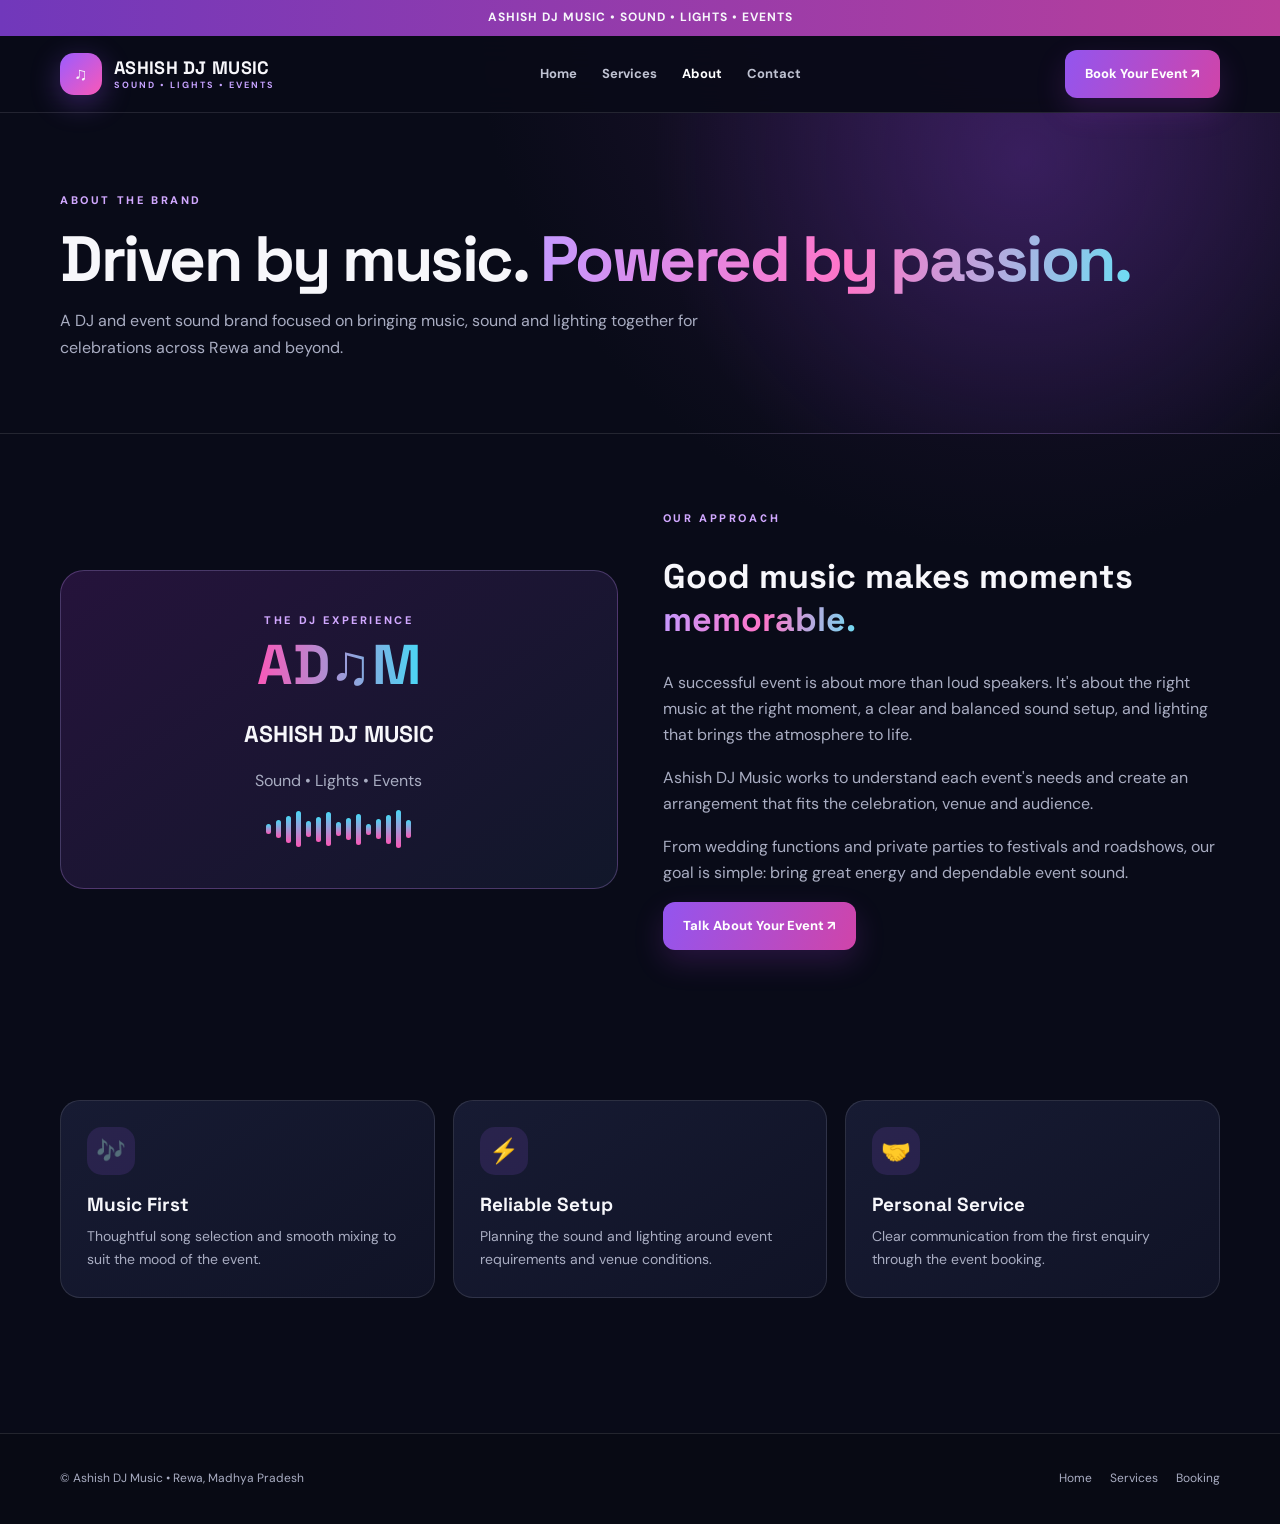
==== about.html @ a484f50d "Add about Ashish DJ Music page" ====
<!doctype html>
<html lang="en"><head><meta charset="utf-8"><meta name="viewport" content="width=device-width,initial-scale=1"><meta name="description" content="Learn about Ashish DJ Music, your DJ, sound and event partner in Rewa, Madhya Pradesh."><title>About | Ashish DJ Music</title><link rel="stylesheet" href="assets/css/styles.css"><script defer src="assets/js/config.js"></script><script defer src="assets/js/main.js"></script></head>
<body><div class="topline">ASHISH DJ MUSIC • SOUND • LIGHTS • EVENTS</div><header><div class="wrap nav"><a class="brand" href="index.html"><span class="brandmark">♫</span><span>ASHISH DJ MUSIC<small>SOUND • LIGHTS • EVENTS</small></span></a><nav class="links"><a href="index.html">Home</a><a href="services.html">Services</a><a class="active" href="about.html">About</a><a href="booking.html">Contact</a></nav><a class="btn" href="booking.html">Book Your Event ↗</a><button class="menu" aria-label="Open menu" aria-expanded="false">☰</button></div></header>
<main><section class="pagehero"><div class="wrap"><div class="eyebrow">ABOUT THE BRAND</div><h1>Driven by music. <span class="gradient">Powered by passion.</span></h1><p>A DJ and event sound brand focused on bringing music, sound and lighting together for celebrations across Rewa and beyond.</p></div></section>
<section class="section"><div class="wrap aboutcols">
<div class="aboutbox"><div class="eyebrow">THE DJ EXPERIENCE</div><strong>AD♫M</strong><h2 style="font:700 23px 'Space Grotesk'">ASHISH DJ MUSIC</h2><p>Sound • Lights • Events</p><div class="bars"><i style="--h:25%"></i><i style="--h:48%"></i><i style="--h:71%"></i><i style="--h:94%"></i><i style="--h:42%"></i><i style="--h:65%"></i><i style="--h:88%"></i><i style="--h:36%"></i><i style="--h:59%"></i><i style="--h:82%"></i><i style="--h:30%"></i><i style="--h:53%"></i><i style="--h:76%"></i><i style="--h:99%"></i><i style="--h:47%"></i></div></div>
<div class="copy"><div class="eyebrow">OUR APPROACH</div><h2>Good music makes moments <span class="gradient">memorable.</span></h2><p>A successful event is about more than loud speakers. It's about the right music at the right moment, a clear and balanced sound setup, and lighting that brings the atmosphere to life.</p><p>Ashish DJ Music works to understand each event's needs and create an arrangement that fits the celebration, venue and audience.</p><p>From wedding functions and private parties to festivals and roadshows, our goal is simple: bring great energy and dependable event sound.</p><a class="btn" href="booking.html">Talk About Your Event ↗</a></div>
</div></section>
<section class="section"><div class="wrap grid"><article class="card"><div class="ico">🎶</div><h3>Music First</h3><p>Thoughtful song selection and smooth mixing to suit the mood of the event.</p></article><article class="card"><div class="ico">⚡</div><h3>Reliable Setup</h3><p>Planning the sound and lighting around event requirements and venue conditions.</p></article><article class="card"><div class="ico">🤝</div><h3>Personal Service</h3><p>Clear communication from the first enquiry through the event booking.</p></article></div></section></main>
<footer class="footer"><div class="wrap footrow"><span>© Ashish DJ Music • Rewa, Madhya Pradesh</span><div class="footlinks"><a href="index.html">Home</a><a href="services.html">Services</a><a href="booking.html">Booking</a></div></div></footer></body></html>
---- assets/css/styles.css ----
@import url('https://fonts.googleapis.com/css2?family=DM+Sans:wght@400;500;600;700;800&family=Space+Grotesk:wght@500;600;700&display=swap');
:root{--bg:#090b18;--panel:#14182e;--text:#f7f7fb;--muted:#a9adc2;--purple:#9b5cff;--pink:#fa58b8;--cyan:#49d7f5;--line:rgba(255,255,255,.11);--max:1160px}
*{box-sizing:border-box}html{scroll-behavior:smooth}body{margin:0;background:radial-gradient(circle at 80% 0%,#241438 0,transparent 30%),var(--bg);color:var(--text);font:16px/1.65 'DM Sans',sans-serif}a{color:inherit;text-decoration:none}button,input,select,textarea{font:inherit}.wrap{width:min(var(--max),calc(100% - 40px));margin:auto}
.topline{padding:8px 12px;text-align:center;background:linear-gradient(90deg,#7138bb,#b93f9b);font-size:12px;font-weight:700;letter-spacing:1px}
header{position:sticky;top:0;z-index:10;background:rgba(9,11,24,.9);backdrop-filter:blur(16px);border-bottom:1px solid var(--line)}.nav{min-height:76px;display:flex;align-items:center;justify-content:space-between;gap:22px}.brand{display:flex;align-items:center;gap:12px;font:700 18px 'Space Grotesk';letter-spacing:.3px}.brandmark{width:42px;height:42px;border-radius:14px;display:grid;place-items:center;background:linear-gradient(135deg,var(--purple),var(--pink));box-shadow:0 8px 30px #9b5cff55}.brand small{display:block;font:700 9px 'DM Sans';letter-spacing:2px;color:#c6a3ff}.links{display:flex;align-items:center;gap:25px}.links a{color:#bfc2d2;font-size:13px;font-weight:700;transition:.25s}.links a:hover,.links a.active{color:#fff}.btn{display:inline-flex;align-items:center;justify-content:center;gap:10px;padding:13px 20px;border:0;border-radius:12px;background:linear-gradient(110deg,#9355ef,#d044a9);color:#fff;font-weight:800;font-size:13px;box-shadow:0 12px 30px #a43edb33;transition:transform .25s,box-shadow .25s}.btn:hover{transform:translateY(-3px);box-shadow:0 16px 34px #a43edb66}.btn.alt{background:transparent;border:1px solid var(--line);box-shadow:none}.menu{display:none;background:none;border:1px solid var(--line);color:white;border-radius:9px;padding:8px}
.hero{padding:88px 0 75px;display:grid;grid-template-columns:1.05fr .95fr;gap:45px;align-items:center;min-height:570px}.eyebrow{color:#d1a8ff;font-weight:800;font-size:11px;letter-spacing:2.6px;text-transform:uppercase}.hero h1,.pagehero h1{font:700 clamp(42px,6vw,76px)/1.02 'Space Grotesk';letter-spacing:-2.5px;margin:18px 0}.gradient{background:linear-gradient(100deg,#c49aff,#ff74c8 52%,#6dddf3);background-clip:text;color:transparent}.lead{color:var(--muted);max-width:570px;font-size:16px}.actions{display:flex;gap:12px;flex-wrap:wrap;margin:28px 0}.visual{min-height:390px;position:relative;border:1px solid #c99aff44;border-radius:30px;background:linear-gradient(145deg,#28143f,#10172c 55%,#1c1635);display:grid;place-items:center;overflow:hidden;box-shadow:0 35px 90px #0008}.visual:before,.visual:after{content:"";position:absolute;width:260px;height:260px;border-radius:50%;filter:blur(65px);opacity:.5;background:#ab4eff;top:40px;left:40px}.visual:after{background:#fa58b8;top:auto;left:auto;right:15px;bottom:0}.deck{position:relative;z-index:1;width:78%;padding:28px;border:1px solid #ffffff2b;border-radius:24px;background:#0b0e1bd9;transform:rotate(-4deg);box-shadow:0 25px 50px #0009}.decktop{display:flex;justify-content:space-between;color:#d1a8ff;font-size:11px;font-weight:800;letter-spacing:2px}.disc{width:150px;height:150px;margin:24px auto;border-radius:50%;background:repeating-radial-gradient(circle,#151929 0 3px,#34334c 4px 5px);display:grid;place-items:center;box-shadow:0 0 40px #a447f855;animation:spin 10s linear infinite}.disc i{width:42px;height:42px;border-radius:50%;background:linear-gradient(135deg,var(--pink),var(--purple));border:7px solid #17162a}.bars{display:flex;align-items:center;justify-content:center;gap:5px;height:38px}.bars i{width:5px;border-radius:9px;background:linear-gradient(var(--cyan),var(--pink));height:var(--h);animation:pulse .8s ease-in-out infinite alternate}.bars i:nth-child(2n){animation-delay:.25s}.bars i:nth-child(3n){animation-delay:.5s}
@keyframes spin{to{transform:rotate(360deg)}}@keyframes pulse{to{transform:scaleY(.45);opacity:.65}}@keyframes rise{from{opacity:0;transform:translateY(18px)}to{opacity:1;transform:translateY(0)}}
.section{padding:75px 0}.sectionhead{text-align:center;max-width:680px;margin:0 auto 35px}.sectionhead h2{font:700 clamp(30px,4vw,46px)/1.1 'Space Grotesk';margin:12px 0}.sectionhead p{color:var(--muted)}.grid{display:grid;grid-template-columns:repeat(3,1fr);gap:18px}.card{padding:26px;border:1px solid var(--line);border-radius:20px;background:linear-gradient(145deg,#171b33,#101326);transition:.28s}.card:hover{transform:translateY(-7px);border-color:#bb83ff88;box-shadow:0 20px 40px #0005}.ico{width:48px;height:48px;border-radius:15px;display:grid;place-items:center;background:#a45cff22;color:#e4c5ff;font-size:24px}.card h3{font:700 19px 'Space Grotesk';margin:17px 0 8px}.card p{color:var(--muted);font-size:14px;margin:0}.stats{display:grid;grid-template-columns:repeat(3,1fr);gap:12px;margin-top:30px}.stat{padding:18px;border:1px solid var(--line);border-radius:16px;background:#ffffff06}.stat b{display:block;font:700 25px 'Space Grotesk';color:#ddbaff}.stat span{color:var(--muted);font-size:11px;letter-spacing:1px}
.pagehero{padding:78px 0 56px;border-bottom:1px solid var(--line);background:radial-gradient(circle at 80% 15%,#7138bb55,transparent 35%)}.pagehero h1{font-size:clamp(42px,5vw,64px);margin-bottom:12px}.pagehero p{color:var(--muted);max-width:670px}.service{display:grid;grid-template-columns:70px 1fr 1fr;gap:24px;align-items:center;padding:26px 0;border-bottom:1px solid var(--line)}.service:nth-child(2n){grid-template-columns:70px 1fr 1fr}.number{color:#c89cff;font:700 13px 'Space Grotesk'}.service h2{font:700 25px 'Space Grotesk';margin:0 0 8px}.service p{color:var(--muted);font-size:14px}.serviceart{min-height:150px;border:1px solid #c99aff33;border-radius:20px;display:grid;place-items:center;background:radial-gradient(circle,#803ab555,transparent 70%),#17162b;font-size:45px}
.aboutcols{display:grid;grid-template-columns:1fr 1fr;gap:45px;align-items:center}.aboutbox{border:1px solid #c99aff44;border-radius:24px;padding:40px;text-align:center;background:linear-gradient(145deg,#25133b,#11172a)}.aboutbox strong{font:700 56px 'Space Grotesk';background:linear-gradient(90deg,var(--pink),var(--cyan));background-clip:text;color:transparent}.aboutbox p,.copy p{color:var(--muted)}.copy h2{font:700 34px 'Space Grotesk'}
.bookinggrid{display:grid;grid-template-columns:.8fr 1.2fr;gap:35px;align-items:start}.bookinginfo,.formbox{border:1px solid var(--line);border-radius:22px;padding:28px;background:#14182e}.bookinginfo p{color:var(--muted)}.formgrid{display:grid;grid-template-columns:1fr 1fr;gap:16px}.field.full{grid-column:1/-1}.field label{display:block;font-size:12px;font-weight:800;margin-bottom:6px;color:#d9c6fa}.field input,.field select,.field textarea{width:100%;padding:12px 13px;border:1px solid #ffffff22;border-radius:10px;background:#0b0e1d;color:#fff;outline:none}.field input:focus,.field select:focus,.field textarea:focus{border-color:#ba85ff;box-shadow:0 0 0 3px #a45cff22}.field textarea{min-height:100px;resize:vertical}.formbox button{width:100%;margin-top:16px;cursor:pointer}.note,.status{font-size:12px;color:var(--muted)}.status{margin-top:12px}.footer{margin-top:60px;padding:35px 0;border-top:1px solid var(--line);background:#080a14}.footrow{display:flex;justify-content:space-between;gap:20px;align-items:center;color:var(--muted);font-size:12px}.footlinks{display:flex;gap:18px}.footlinks a:hover{color:#fff}
@media(max-width:800px){.links{display:none;position:absolute;top:76px;left:0;right:0;background:#0c1021;padding:20px;flex-direction:column;align-items:stretch;border-bottom:1px solid var(--line)}.links.open{display:flex}.menu{display:block}.nav .btn{display:none}.hero{grid-template-columns:1fr;padding:58px 0;gap:25px}.visual{min-height:330px}.grid{grid-template-columns:1fr 1fr}.bookinggrid,.aboutcols{grid-template-columns:1fr}.service,.service:nth-child(2n){grid-template-columns:40px 1fr}.serviceart{grid-column:2}.stats{grid-template-columns:1fr 1fr}}
@media(max-width:540px){.wrap{width:min(100% - 28px,var(--max))}.grid{grid-template-columns:1fr}.hero h1{font-size:46px}.formgrid{grid-template-columns:1fr}.field.full{grid-column:auto}.footrow{flex-direction:column;align-items:flex-start}.section{padding:55px 0}.deck{width:90%}.disc{width:120px;height:120px}}
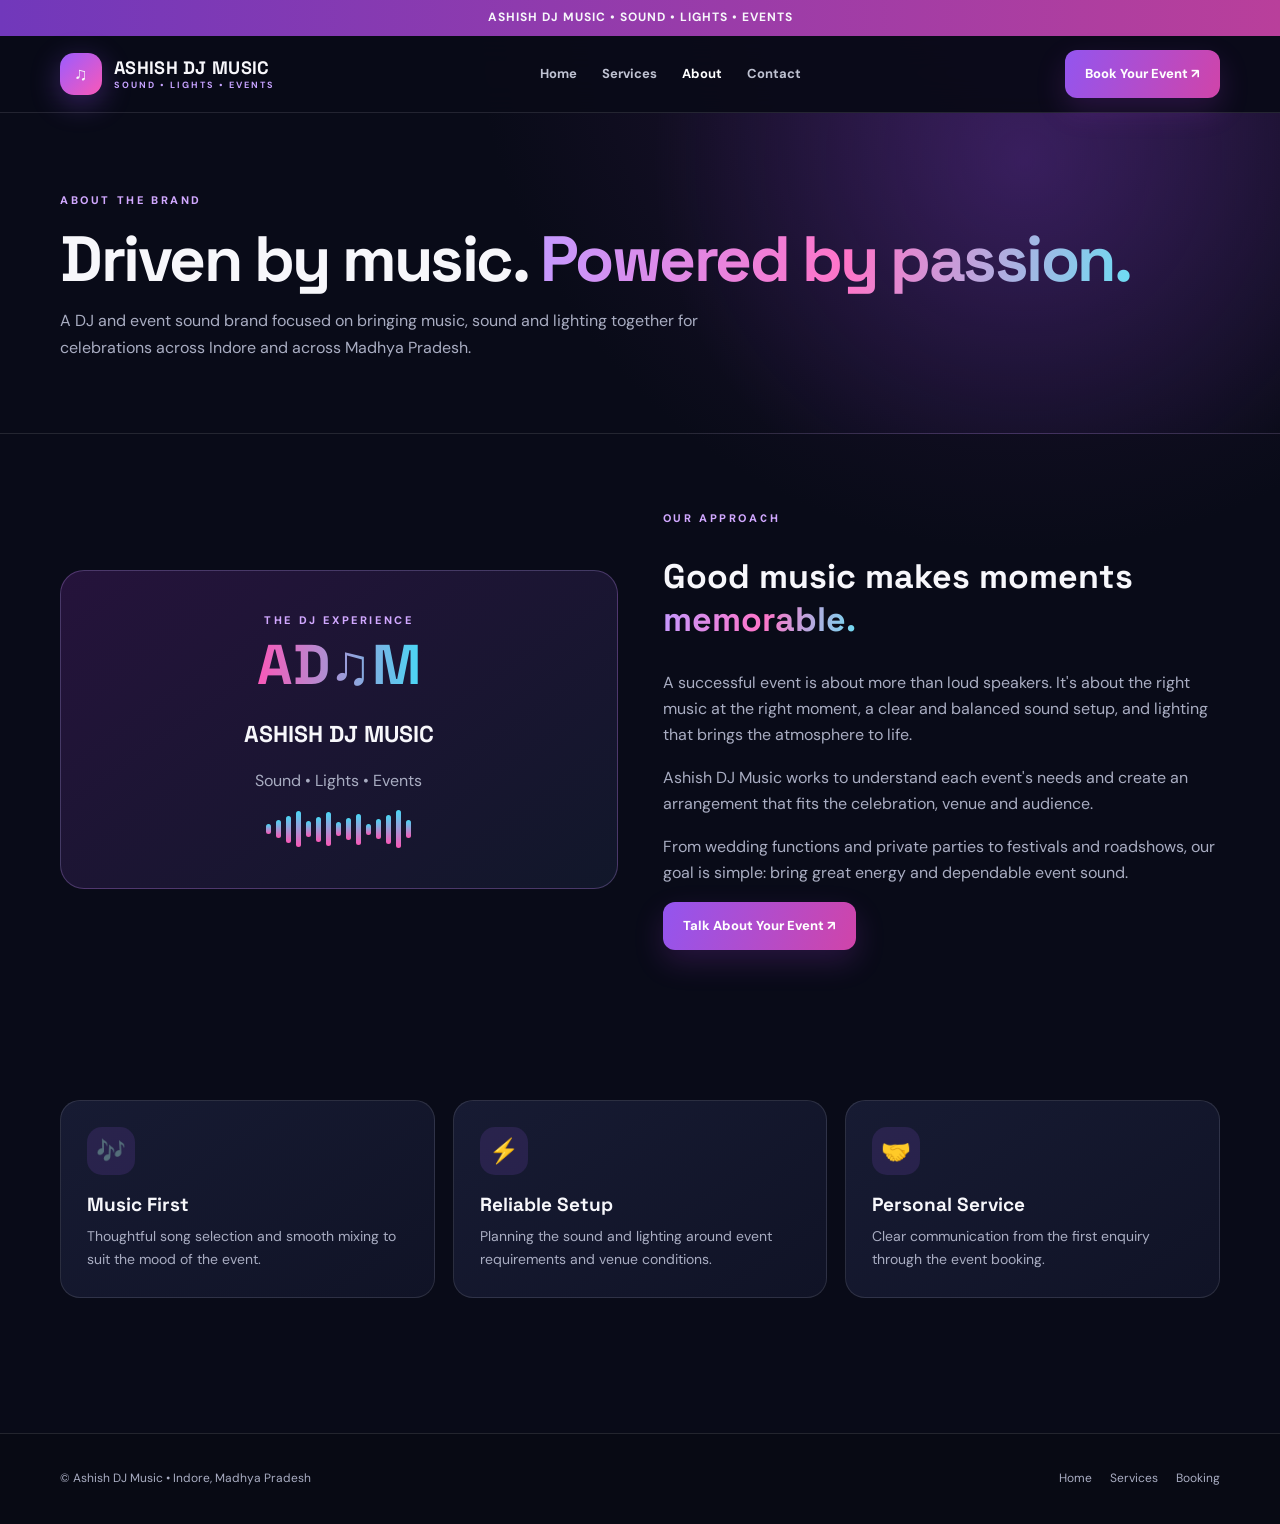
==== commit c44a6282: "Update business location to Indore, Madhya Pradesh" ====
--- a/about.html
+++ b/about.html
@@ -1,10 +1,10 @@
 <!doctype html>
-<html lang="en"><head><meta charset="utf-8"><meta name="viewport" content="width=device-width,initial-scale=1"><meta name="description" content="Learn about Ashish DJ Music, your DJ, sound and event partner in Rewa, Madhya Pradesh."><title>About | Ashish DJ Music</title><link rel="stylesheet" href="assets/css/styles.css"><script defer src="assets/js/config.js"></script><script defer src="assets/js/main.js"></script></head>
+<html lang="en"><head><meta charset="utf-8"><meta name="viewport" content="width=device-width,initial-scale=1"><meta name="description" content="Learn about Ashish DJ Music, your DJ, sound and event partner in Indore, Madhya Pradesh."><title>About | Ashish DJ Music</title><link rel="stylesheet" href="assets/css/styles.css"><script defer src="assets/js/config.js"></script><script defer src="assets/js/main.js"></script></head>
 <body><div class="topline">ASHISH DJ MUSIC • SOUND • LIGHTS • EVENTS</div><header><div class="wrap nav"><a class="brand" href="index.html"><span class="brandmark">♫</span><span>ASHISH DJ MUSIC<small>SOUND • LIGHTS • EVENTS</small></span></a><nav class="links"><a href="index.html">Home</a><a href="services.html">Services</a><a class="active" href="about.html">About</a><a href="booking.html">Contact</a></nav><a class="btn" href="booking.html">Book Your Event ↗</a><button class="menu" aria-label="Open menu" aria-expanded="false">☰</button></div></header>
-<main><section class="pagehero"><div class="wrap"><div class="eyebrow">ABOUT THE BRAND</div><h1>Driven by music. <span class="gradient">Powered by passion.</span></h1><p>A DJ and event sound brand focused on bringing music, sound and lighting together for celebrations across Rewa and beyond.</p></div></section>
+<main><section class="pagehero"><div class="wrap"><div class="eyebrow">ABOUT THE BRAND</div><h1>Driven by music. <span class="gradient">Powered by passion.</span></h1><p>A DJ and event sound brand focused on bringing music, sound and lighting together for celebrations across Indore and across Madhya Pradesh.</p></div></section>
 <section class="section"><div class="wrap aboutcols">
 <div class="aboutbox"><div class="eyebrow">THE DJ EXPERIENCE</div><strong>AD♫M</strong><h2 style="font:700 23px 'Space Grotesk'">ASHISH DJ MUSIC</h2><p>Sound • Lights • Events</p><div class="bars"><i style="--h:25%"></i><i style="--h:48%"></i><i style="--h:71%"></i><i style="--h:94%"></i><i style="--h:42%"></i><i style="--h:65%"></i><i style="--h:88%"></i><i style="--h:36%"></i><i style="--h:59%"></i><i style="--h:82%"></i><i style="--h:30%"></i><i style="--h:53%"></i><i style="--h:76%"></i><i style="--h:99%"></i><i style="--h:47%"></i></div></div>
 <div class="copy"><div class="eyebrow">OUR APPROACH</div><h2>Good music makes moments <span class="gradient">memorable.</span></h2><p>A successful event is about more than loud speakers. It's about the right music at the right moment, a clear and balanced sound setup, and lighting that brings the atmosphere to life.</p><p>Ashish DJ Music works to understand each event's needs and create an arrangement that fits the celebration, venue and audience.</p><p>From wedding functions and private parties to festivals and roadshows, our goal is simple: bring great energy and dependable event sound.</p><a class="btn" href="booking.html">Talk About Your Event ↗</a></div>
 </div></section>
 <section class="section"><div class="wrap grid"><article class="card"><div class="ico">🎶</div><h3>Music First</h3><p>Thoughtful song selection and smooth mixing to suit the mood of the event.</p></article><article class="card"><div class="ico">⚡</div><h3>Reliable Setup</h3><p>Planning the sound and lighting around event requirements and venue conditions.</p></article><article class="card"><div class="ico">🤝</div><h3>Personal Service</h3><p>Clear communication from the first enquiry through the event booking.</p></article></div></section></main>
-<footer class="footer"><div class="wrap footrow"><span>© Ashish DJ Music • Rewa, Madhya Pradesh</span><div class="footlinks"><a href="index.html">Home</a><a href="services.html">Services</a><a href="booking.html">Booking</a></div></div></footer></body></html>+<footer class="footer"><div class="wrap footrow"><span>© Ashish DJ Music • Indore, Madhya Pradesh</span><div class="footlinks"><a href="index.html">Home</a><a href="services.html">Services</a><a href="booking.html">Booking</a></div></div></footer></body></html>
--- a/assets/css/styles.css
+++ b/assets/css/styles.css
@@ -11,3 +11,24 @@
 .bookinggrid{display:grid;grid-template-columns:.8fr 1.2fr;gap:35px;align-items:start}.bookinginfo,.formbox{border:1px solid var(--line);border-radius:22px;padding:28px;background:#14182e}.bookinginfo p{color:var(--muted)}.formgrid{display:grid;grid-template-columns:1fr 1fr;gap:16px}.field.full{grid-column:1/-1}.field label{display:block;font-size:12px;font-weight:800;margin-bottom:6px;color:#d9c6fa}.field input,.field select,.field textarea{width:100%;padding:12px 13px;border:1px solid #ffffff22;border-radius:10px;background:#0b0e1d;color:#fff;outline:none}.field input:focus,.field select:focus,.field textarea:focus{border-color:#ba85ff;box-shadow:0 0 0 3px #a45cff22}.field textarea{min-height:100px;resize:vertical}.formbox button{width:100%;margin-top:16px;cursor:pointer}.note,.status{font-size:12px;color:var(--muted)}.status{margin-top:12px}.footer{margin-top:60px;padding:35px 0;border-top:1px solid var(--line);background:#080a14}.footrow{display:flex;justify-content:space-between;gap:20px;align-items:center;color:var(--muted);font-size:12px}.footlinks{display:flex;gap:18px}.footlinks a:hover{color:#fff}
 @media(max-width:800px){.links{display:none;position:absolute;top:76px;left:0;right:0;background:#0c1021;padding:20px;flex-direction:column;align-items:stretch;border-bottom:1px solid var(--line)}.links.open{display:flex}.menu{display:block}.nav .btn{display:none}.hero{grid-template-columns:1fr;padding:58px 0;gap:25px}.visual{min-height:330px}.grid{grid-template-columns:1fr 1fr}.bookinggrid,.aboutcols{grid-template-columns:1fr}.service,.service:nth-child(2n){grid-template-columns:40px 1fr}.serviceart{grid-column:2}.stats{grid-template-columns:1fr 1fr}}
 @media(max-width:540px){.wrap{width:min(100% - 28px,var(--max))}.grid{grid-template-columns:1fr}.hero h1{font-size:46px}.formgrid{grid-template-columns:1fr}.field.full{grid-column:auto}.footrow{flex-direction:column;align-items:flex-start}.section{padding:55px 0}.deck{width:90%}.disc{width:120px;height:120px}}
+
+
+/* Homepage photo gallery */
+.hero-photo{grid-template-columns:.92fr 1.08fr;gap:34px}
+.hero-image-frame{position:relative;min-height:440px;height:100%;max-height:570px;border-radius:28px;overflow:hidden;border:1px solid #d9aaff55;box-shadow:0 30px 80px #0009;background:#171329}
+.hero-image-frame:after{content:"";position:absolute;inset:35% 0 0;background:linear-gradient(transparent,#080a14dd)}
+.hero-image-frame img{width:100%;height:100%;min-height:440px;object-fit:cover;object-position:center 35%;display:block;transition:transform .7s}
+.hero-image-frame:hover img{transform:scale(1.045)}
+.image-tag{position:absolute;z-index:1;left:22px;bottom:20px;font:700 15px 'Space Grotesk';letter-spacing:1.5px}
+.image-tag span{color:#f7b5df}
+.photo-grid{display:grid;grid-template-columns:1.1fr 1fr 1fr;gap:18px;align-items:stretch}
+.photo-card{margin:0;position:relative;min-height:260px;height:330px;border-radius:20px;overflow:hidden;border:1px solid var(--line);background:#171329}
+.photo-card.photo-tall{height:390px;grid-row:span 1}
+.photo-card img{width:100%;height:100%;object-fit:cover;display:block;transition:transform .6s}
+.photo-card:hover img{transform:scale(1.06)}
+.photo-card:after{content:"";position:absolute;inset:45% 0 0;background:linear-gradient(transparent,#050610d9)}
+.photo-card figcaption{position:absolute;z-index:1;bottom:17px;left:18px;font:700 16px 'Space Grotesk'}
+.cta-card{display:flex;align-items:center;justify-content:space-between;gap:25px;flex-wrap:wrap}
+.cta-card h2{font:700 clamp(28px,4vw,40px) 'Space Grotesk';margin:8px 0}
+@media(max-width:800px){.hero-photo{grid-template-columns:1fr}.hero-image-frame{min-height:360px}.hero-image-frame img{min-height:360px}.photo-grid{grid-template-columns:1fr 1fr}.photo-card.photo-tall{grid-column:1/-1;height:340px}}
+@media(max-width:540px){.photo-grid{grid-template-columns:1fr}.photo-card,.photo-card.photo-tall{height:340px;grid-column:auto}}
